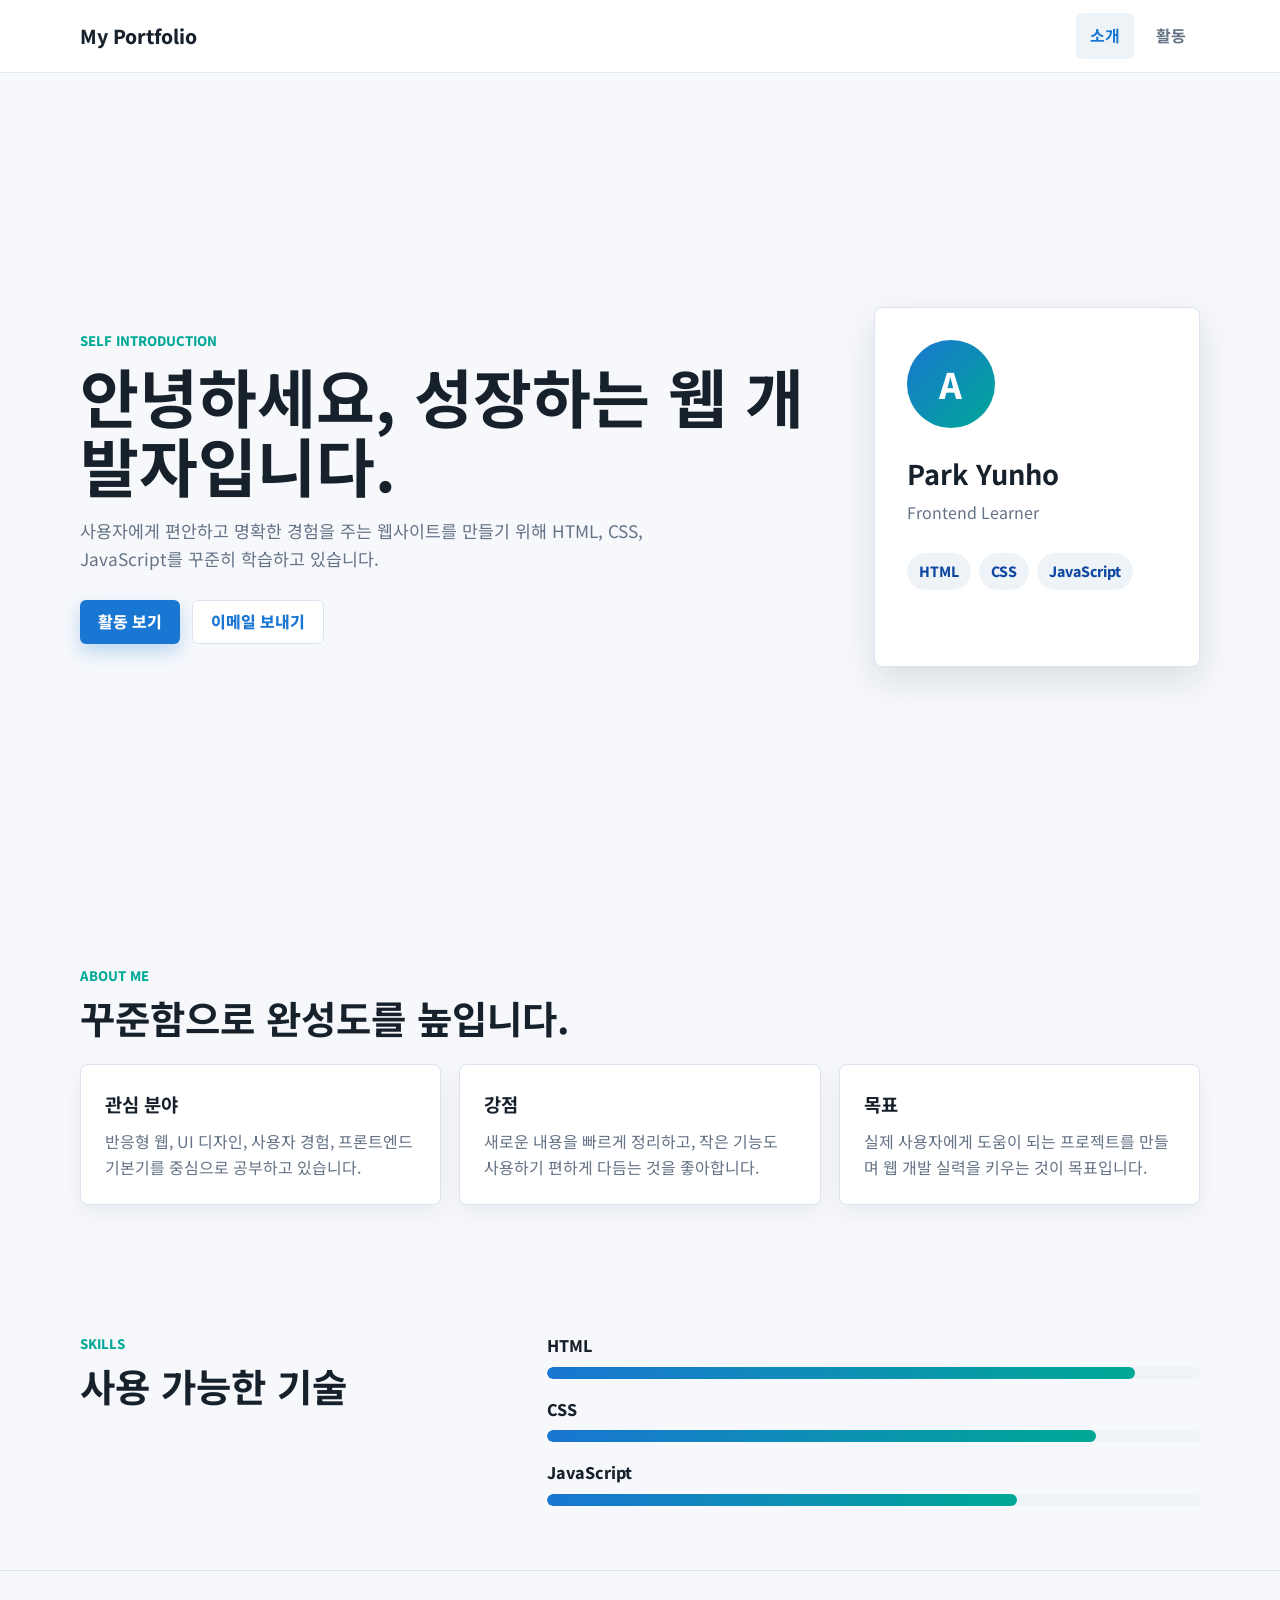
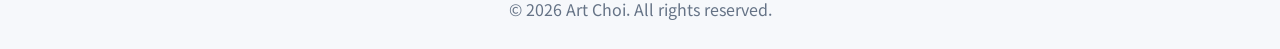
==== index.html @ 1e57bb47 "Update profile name from Art Choi to Park Yunho" ====
<!DOCTYPE html>
<html lang="ko">
<head>
  <meta charset="UTF-8">
  <meta name="viewport" content="width=device-width, initial-scale=1.0">
  <title>Portfolio | Self Introduction</title>
  <link rel="preconnect" href="https://fonts.googleapis.com">
  <link rel="preconnect" href="https://fonts.gstatic.com" crossorigin>
  <link href="https://fonts.googleapis.com/css2?family=Noto+Sans+KR:wght@400;500;700;800&display=swap" rel="stylesheet">
  <link rel="stylesheet" href="styles.css">
</head>
<body>
  <header class="site-header">
    <nav class="navbar">
      <a class="brand" href="index.html">My Portfolio</a>
      <button class="menu-button" type="button" aria-label="메뉴 열기" aria-expanded="false">
        <span></span>
        <span></span>
        <span></span>
      </button>
      <div class="nav-links">
        <a class="active" href="index.html">소개</a>
        <a href="activities.html">활동</a>
      </div>
    </nav>
  </header>

  <main>
    <section class="hero">
      <div class="hero-content">
        <p class="eyebrow">Self Introduction</p>
        <h1>안녕하세요, 성장하는 웹 개발자입니다.</h1>
        <p class="hero-text">
          사용자에게 편안하고 명확한 경험을 주는 웹사이트를 만들기 위해 HTML, CSS,
          JavaScript를 꾸준히 학습하고 있습니다.
        </p>
        <div class="hero-actions">
          <a class="button primary" href="activities.html">활동 보기</a>
          <a class="button secondary" href="mailto:artchoi0g@gmail.com">이메일 보내기</a>
        </div>
      </div>
      <div class="profile-card">
        <div class="avatar">A</div>
        <h2>Park Yunho</h2>
        <p>Frontend Learner</p>
        <div class="profile-tags">
          <span>HTML</span>
          <span>CSS</span>
          <span>JavaScript</span>
        </div>
      </div>
    </section>

    <section class="section">
      <div class="section-title">
        <p class="eyebrow">About Me</p>
        <h2>꾸준함으로 완성도를 높입니다.</h2>
      </div>
      <div class="about-grid">
        <article class="info-panel">
          <h3>관심 분야</h3>
          <p>반응형 웹, UI 디자인, 사용자 경험, 프론트엔드 기본기를 중심으로 공부하고 있습니다.</p>
        </article>
        <article class="info-panel">
          <h3>강점</h3>
          <p>새로운 내용을 빠르게 정리하고, 작은 기능도 사용하기 편하게 다듬는 것을 좋아합니다.</p>
        </article>
        <article class="info-panel">
          <h3>목표</h3>
          <p>실제 사용자에게 도움이 되는 프로젝트를 만들며 웹 개발 실력을 키우는 것이 목표입니다.</p>
        </article>
      </div>
    </section>

    <section class="section split-section">
      <div>
        <p class="eyebrow">Skills</p>
        <h2>사용 가능한 기술</h2>
      </div>
      <div class="skill-list">
        <div class="skill-item">
          <span>HTML</span>
          <div class="skill-bar"><strong style="width: 90%"></strong></div>
        </div>
        <div class="skill-item">
          <span>CSS</span>
          <div class="skill-bar"><strong style="width: 84%"></strong></div>
        </div>
        <div class="skill-item">
          <span>JavaScript</span>
          <div class="skill-bar"><strong style="width: 72%"></strong></div>
        </div>
      </div>
    </section>
  </main>

  <footer class="site-footer">
    <p>© 2026 Art Choi. All rights reserved.</p>
  </footer>

  <script src="script.js"></script>
</body>
</html>
---- styles.css ----
:root {
  --bg: #f6f8fb;
  --surface: #ffffff;
  --surface-strong: #eef3f8;
  --text: #17212b;
  --muted: #657386;
  --primary: #1976d2;
  --primary-dark: #0d47a1;
  --accent: #00a896;
  --line: #dbe4ee;
  --shadow: 0 14px 36px rgba(19, 35, 53, 0.12);
}

* {
  box-sizing: border-box;
}

body {
  margin: 0;
  background: var(--bg);
  color: var(--text);
  font-family: "Noto Sans KR", Arial, sans-serif;
  line-height: 1.6;
}

a {
  color: inherit;
  text-decoration: none;
}

.site-header {
  position: sticky;
  top: 0;
  z-index: 10;
  border-bottom: 1px solid rgba(219, 228, 238, 0.8);
  background: rgba(255, 255, 255, 0.92);
  backdrop-filter: blur(14px);
}

.navbar {
  display: flex;
  align-items: center;
  justify-content: space-between;
  width: min(1120px, calc(100% - 32px));
  min-height: 72px;
  margin: 0 auto;
}

.brand {
  font-size: 1.2rem;
  font-weight: 800;
}

.nav-links {
  display: flex;
  align-items: center;
  gap: 8px;
}

.nav-links a {
  border-radius: 6px;
  color: var(--muted);
  font-weight: 700;
  padding: 10px 14px;
}

.nav-links a:hover,
.nav-links a.active {
  background: var(--surface-strong);
  color: var(--primary);
}

.menu-button {
  display: none;
  width: 44px;
  height: 44px;
  border: 0;
  border-radius: 6px;
  background: var(--surface-strong);
  cursor: pointer;
}

.menu-button span {
  display: block;
  width: 20px;
  height: 2px;
  margin: 4px auto;
  background: var(--text);
}

.hero,
.page-hero,
.section {
  width: min(1120px, calc(100% - 32px));
  margin: 0 auto;
}

.hero {
  display: grid;
  grid-template-columns: minmax(0, 1.4fr) minmax(280px, 0.6fr);
  gap: 32px;
  align-items: center;
  min-height: calc(100vh - 72px);
  padding: 56px 0;
}

.hero-content h1,
.page-hero h1 {
  max-width: 760px;
  margin: 10px 0 18px;
  font-size: clamp(2.4rem, 5vw, 4.7rem);
  line-height: 1.08;
  letter-spacing: 0;
}

.hero-text,
.page-hero p {
  max-width: 640px;
  color: var(--muted);
  font-size: 1.08rem;
}

.eyebrow {
  margin: 0;
  color: var(--accent);
  font-size: 0.82rem;
  font-weight: 800;
  letter-spacing: 0;
  text-transform: uppercase;
}

.hero-actions {
  display: flex;
  flex-wrap: wrap;
  gap: 12px;
  margin-top: 28px;
}

.button,
.filter-button {
  display: inline-flex;
  align-items: center;
  justify-content: center;
  min-height: 44px;
  border: 0;
  border-radius: 6px;
  font-weight: 800;
  cursor: pointer;
  transition: transform 0.2s ease, box-shadow 0.2s ease, background 0.2s ease;
}

.button:hover,
.filter-button:hover {
  transform: translateY(-2px);
}

.button {
  padding: 0 18px;
}

.button.primary,
.filter-button.active {
  background: var(--primary);
  color: #ffffff;
  box-shadow: 0 8px 18px rgba(25, 118, 210, 0.25);
}

.button.secondary,
.filter-button {
  background: var(--surface);
  color: var(--primary);
  border: 1px solid var(--line);
}

.profile-card {
  min-height: 360px;
  border: 1px solid var(--line);
  border-radius: 8px;
  background: var(--surface);
  box-shadow: var(--shadow);
  padding: 32px;
}

.avatar {
  display: grid;
  place-items: center;
  width: 88px;
  height: 88px;
  border-radius: 50%;
  background: linear-gradient(135deg, var(--primary), var(--accent));
  color: #ffffff;
  font-size: 2.2rem;
  font-weight: 800;
}

.profile-card h2 {
  margin: 24px 0 4px;
  font-size: 1.7rem;
}

.profile-card p {
  margin: 0;
  color: var(--muted);
}

.profile-tags {
  display: flex;
  flex-wrap: wrap;
  gap: 8px;
  margin-top: 28px;
}

.profile-tags span {
  border-radius: 999px;
  background: var(--surface-strong);
  color: var(--primary-dark);
  font-size: 0.88rem;
  font-weight: 800;
  padding: 7px 12px;
}

.section {
  padding: 64px 0;
}

.section-title {
  max-width: 680px;
  margin-bottom: 24px;
}

.section h2 {
  margin: 8px 0 0;
  font-size: clamp(1.8rem, 3vw, 2.6rem);
  line-height: 1.2;
}

.about-grid,
.activity-grid {
  display: grid;
  grid-template-columns: repeat(3, minmax(0, 1fr));
  gap: 18px;
}

.info-panel,
.activity-card {
  border: 1px solid var(--line);
  border-radius: 8px;
  background: var(--surface);
  padding: 24px;
  box-shadow: 0 8px 24px rgba(19, 35, 53, 0.06);
}

.info-panel h3,
.activity-card h2 {
  margin: 0 0 10px;
}

.info-panel p,
.activity-card p {
  margin: 0;
  color: var(--muted);
}

.split-section {
  display: grid;
  grid-template-columns: 0.8fr 1.2fr;
  gap: 32px;
  align-items: start;
}

.skill-list {
  display: grid;
  gap: 18px;
}

.skill-item span {
  display: block;
  margin-bottom: 8px;
  font-weight: 800;
}

.skill-bar {
  height: 12px;
  overflow: hidden;
  border-radius: 999px;
  background: var(--surface-strong);
}

.skill-bar strong {
  display: block;
  height: 100%;
  border-radius: inherit;
  background: linear-gradient(90deg, var(--primary), var(--accent));
}

.page-hero {
  padding: 84px 0 36px;
}

.activity-toolbar {
  display: flex;
  flex-wrap: wrap;
  gap: 10px;
  margin-bottom: 24px;
}

.filter-button {
  padding: 0 16px;
}

.activity-card {
  display: flex;
  flex-direction: column;
  min-height: 270px;
}

.activity-icon {
  display: grid;
  place-items: center;
  width: 52px;
  height: 52px;
  border-radius: 8px;
  background: var(--surface-strong);
  color: var(--primary);
  font-weight: 800;
}

.activity-type {
  margin-top: 22px !important;
  color: var(--accent) !important;
  font-size: 0.8rem;
  font-weight: 800;
  text-transform: uppercase;
}

.activity-date {
  margin-top: auto;
  color: var(--muted);
  font-weight: 800;
}

.activity-card.is-hidden {
  display: none;
}

.site-footer {
  border-top: 1px solid var(--line);
  padding: 26px 16px;
  color: var(--muted);
  text-align: center;
}

.site-footer p {
  margin: 0;
}

@media (max-width: 820px) {
  .menu-button {
    display: inline-block;
  }

  .nav-links {
    position: absolute;
    top: 72px;
    right: 16px;
    left: 16px;
    display: none;
    flex-direction: column;
    align-items: stretch;
    border: 1px solid var(--line);
    border-radius: 8px;
    background: var(--surface);
    padding: 10px;
    box-shadow: var(--shadow);
  }

  .nav-links.open {
    display: flex;
  }

  .hero,
  .split-section {
    grid-template-columns: 1fr;
  }

  .hero {
    min-height: auto;
  }

  .about-grid,
  .activity-grid {
    grid-template-columns: 1fr;
  }
}

@media (max-width: 520px) {
  .hero,
  .page-hero,
  .section {
    width: min(100% - 24px, 1120px);
  }

  .hero-content h1,
  .page-hero h1 {
    font-size: 2.25rem;
  }

  .profile-card,
  .info-panel,
  .activity-card {
    padding: 20px;
  }

  .button {
    width: 100%;
  }
}
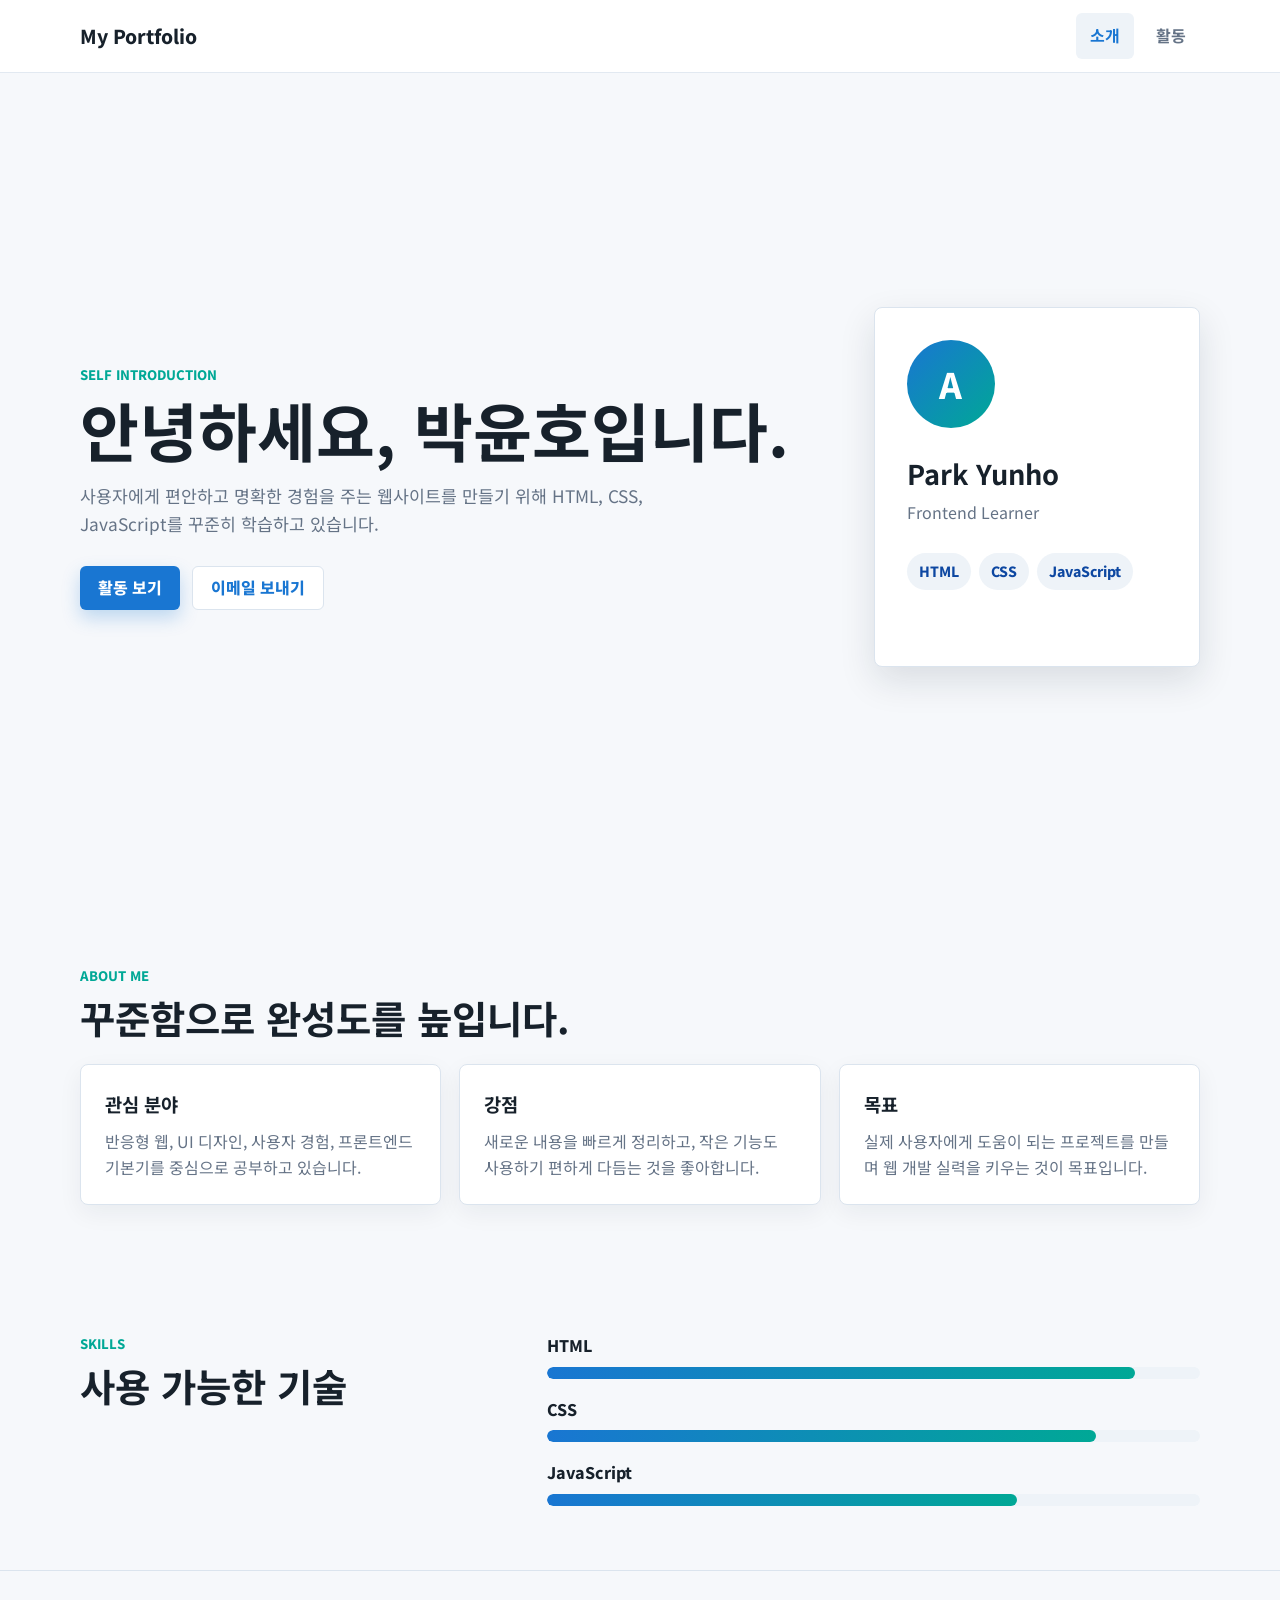
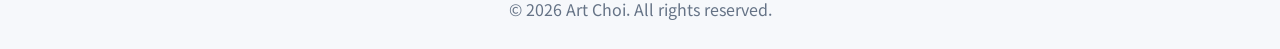
==== commit 90767880: "Update index.html" ====
--- a/index.html
+++ b/index.html
@@ -29,7 +29,7 @@
     <section class="hero">
       <div class="hero-content">
         <p class="eyebrow">Self Introduction</p>
-        <h1>안녕하세요, 성장하는 웹 개발자입니다.</h1>
+        <h1>안녕하세요, 박윤호입니다.</h1>
         <p class="hero-text">
           사용자에게 편안하고 명확한 경험을 주는 웹사이트를 만들기 위해 HTML, CSS,
           JavaScript를 꾸준히 학습하고 있습니다.
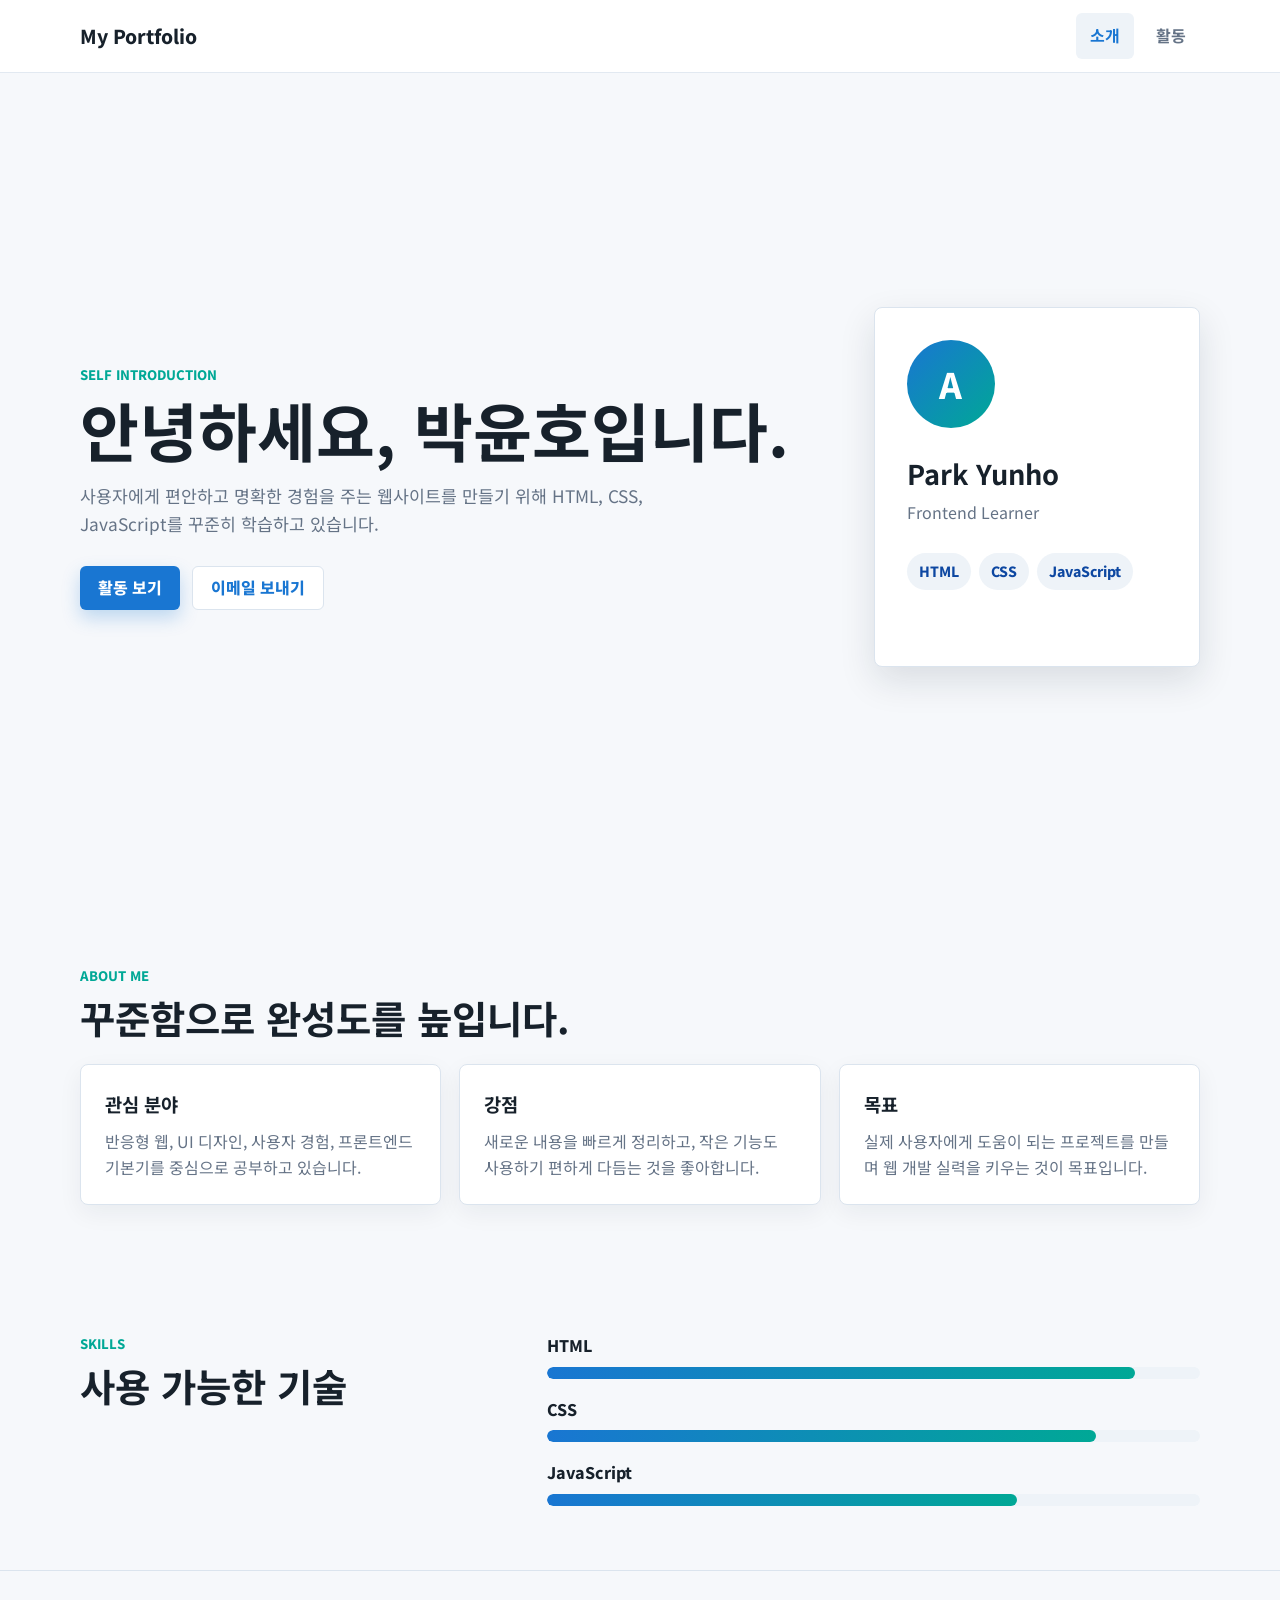
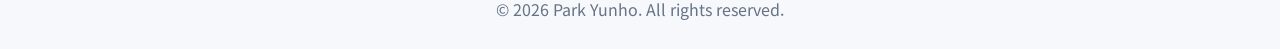
==== commit 095948e1: "Update index.html" ====
--- a/index.html
+++ b/index.html
@@ -95,7 +95,7 @@
   </main>
 
   <footer class="site-footer">
-    <p>© 2026 Art Choi. All rights reserved.</p>
+    <p>© 2026 Park Yunho. All rights reserved.</p>
   </footer>
 
   <script src="script.js"></script>
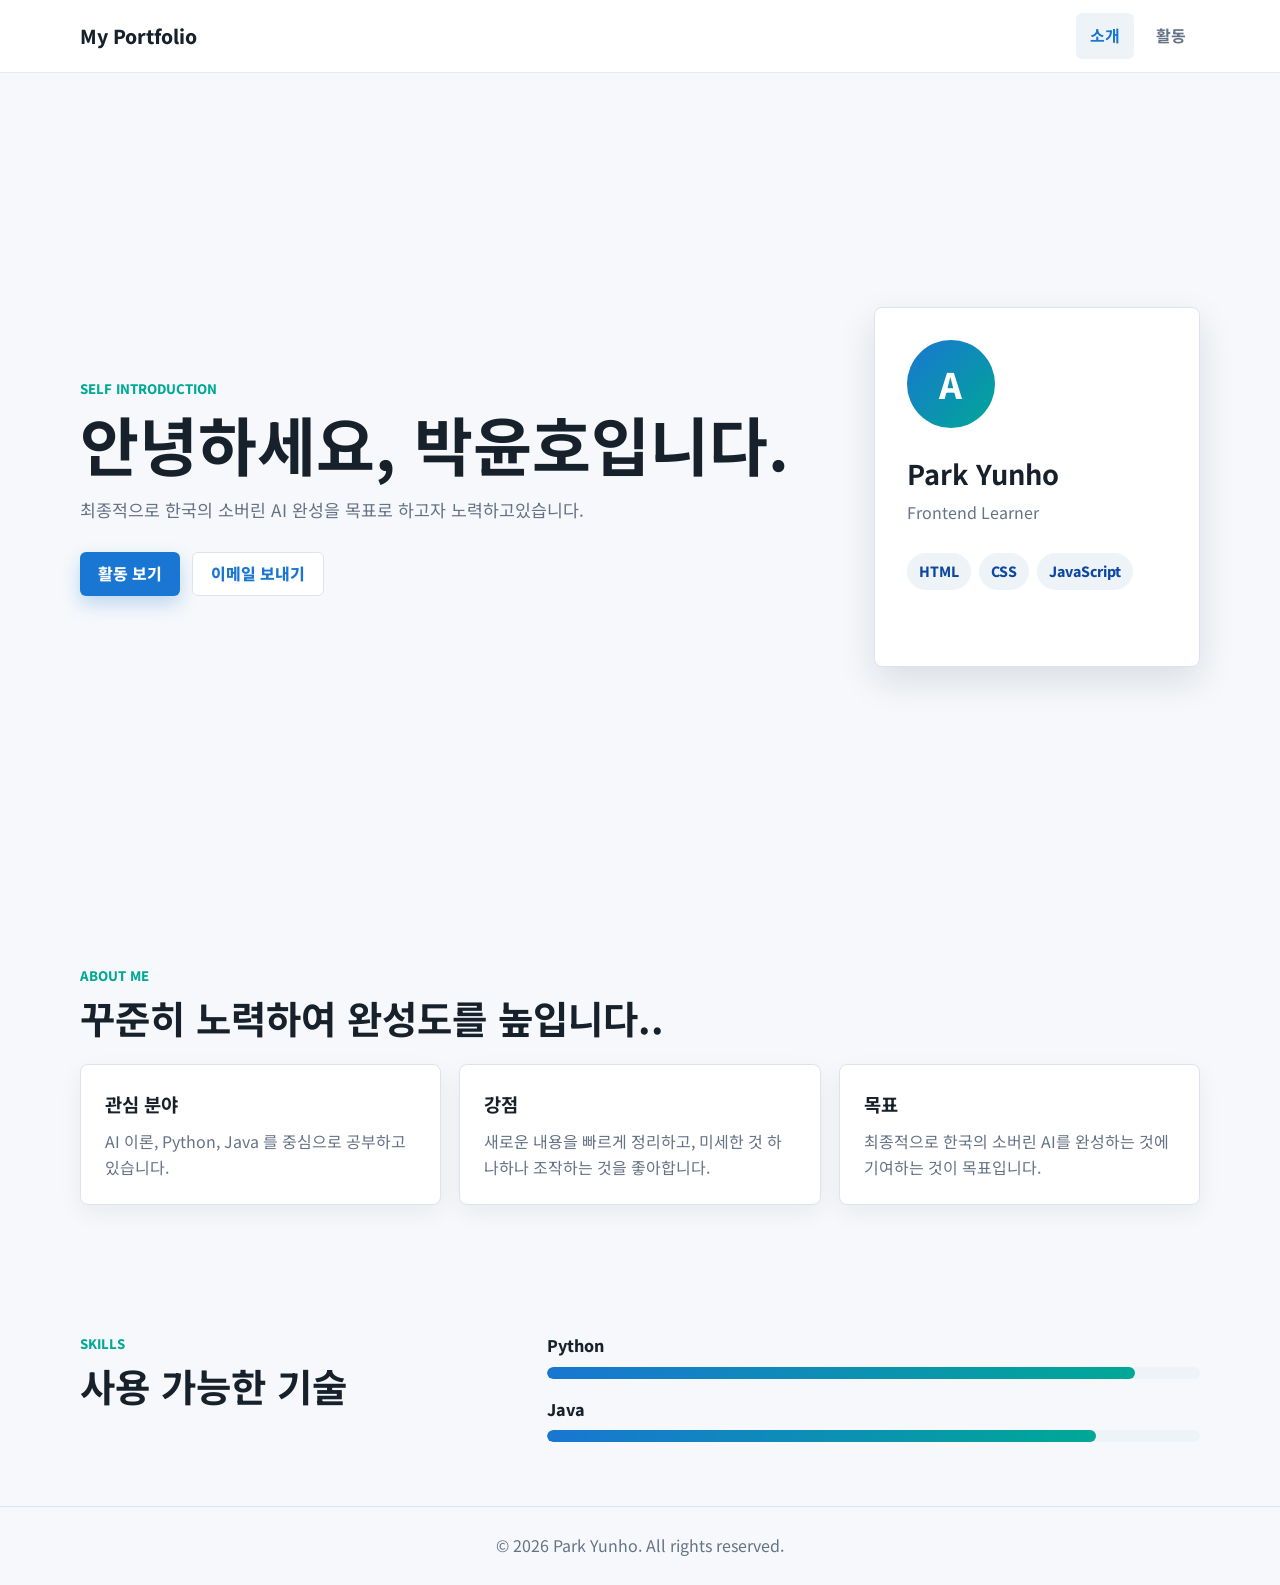
==== commit 6c4421f3: "Update index.html" ====
--- a/index.html
+++ b/index.html
@@ -31,8 +31,7 @@
         <p class="eyebrow">Self Introduction</p>
         <h1>안녕하세요, 박윤호입니다.</h1>
         <p class="hero-text">
-          사용자에게 편안하고 명확한 경험을 주는 웹사이트를 만들기 위해 HTML, CSS,
-          JavaScript를 꾸준히 학습하고 있습니다.
+          최종적으로 한국의 소버린 AI 완성을 목표로 하고자 노력하고있습니다.
         </p>
         <div class="hero-actions">
           <a class="button primary" href="activities.html">활동 보기</a>
@@ -54,20 +53,20 @@
     <section class="section">
       <div class="section-title">
         <p class="eyebrow">About Me</p>
-        <h2>꾸준함으로 완성도를 높입니다.</h2>
+        <h2>꾸준히 노력하여 완성도를 높입니다..</h2>
       </div>
       <div class="about-grid">
         <article class="info-panel">
           <h3>관심 분야</h3>
-          <p>반응형 웹, UI 디자인, 사용자 경험, 프론트엔드 기본기를 중심으로 공부하고 있습니다.</p>
+          <p>AI 이론, Python, Java 를 중심으로 공부하고 있습니다.</p>
         </article>
         <article class="info-panel">
           <h3>강점</h3>
-          <p>새로운 내용을 빠르게 정리하고, 작은 기능도 사용하기 편하게 다듬는 것을 좋아합니다.</p>
+          <p>새로운 내용을 빠르게 정리하고, 미세한 것 하나하나 조작하는 것을 좋아합니다.</p>
         </article>
         <article class="info-panel">
           <h3>목표</h3>
-          <p>실제 사용자에게 도움이 되는 프로젝트를 만들며 웹 개발 실력을 키우는 것이 목표입니다.</p>
+          <p> 최종적으로 한국의 소버린 AI를 완성하는 것에 기여하는 것이 목표입니다.</p>
         </article>
       </div>
     </section>
@@ -79,16 +78,12 @@
       </div>
       <div class="skill-list">
         <div class="skill-item">
-          <span>HTML</span>
+          <span>Python</span>
           <div class="skill-bar"><strong style="width: 90%"></strong></div>
         </div>
         <div class="skill-item">
-          <span>CSS</span>
+          <span>Java</span>
           <div class="skill-bar"><strong style="width: 84%"></strong></div>
-        </div>
-        <div class="skill-item">
-          <span>JavaScript</span>
-          <div class="skill-bar"><strong style="width: 72%"></strong></div>
         </div>
       </div>
     </section>
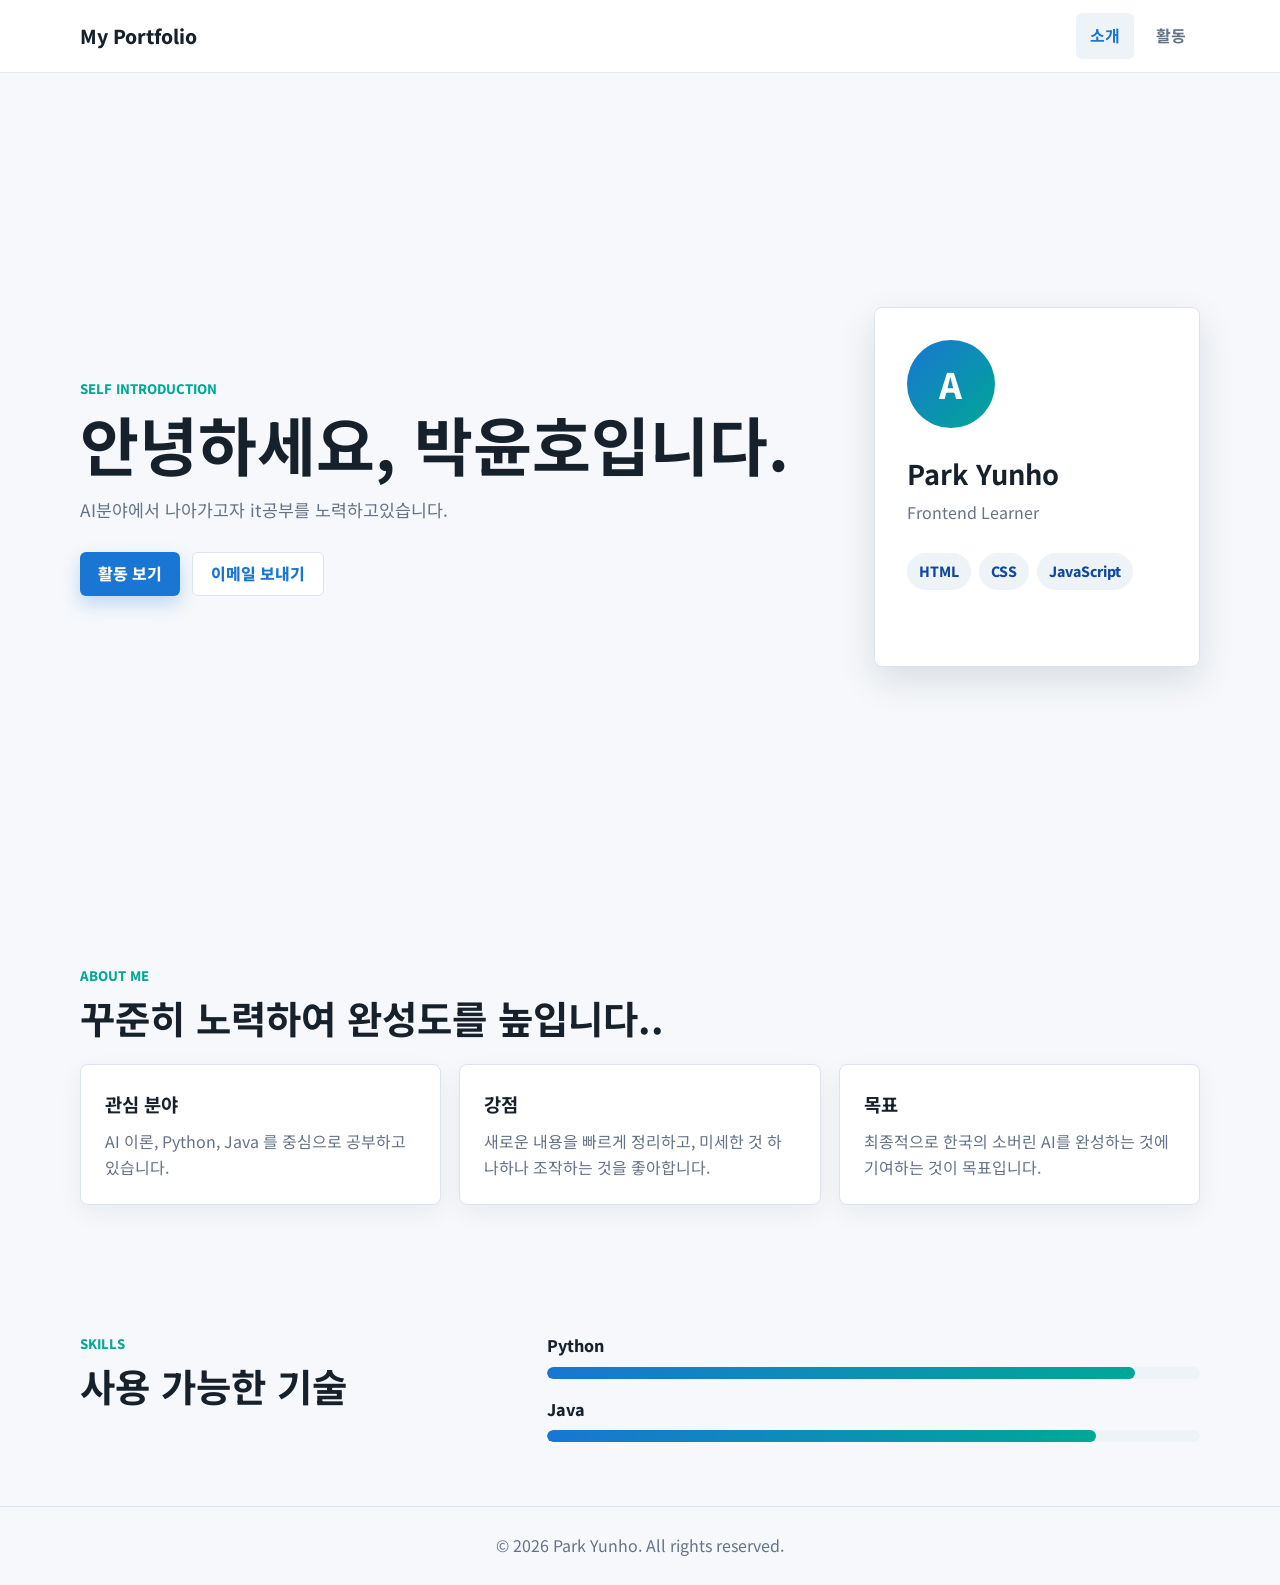
==== commit 9cc36fe4: "Update index.html" ====
--- a/index.html
+++ b/index.html
@@ -31,7 +31,7 @@
         <p class="eyebrow">Self Introduction</p>
         <h1>안녕하세요, 박윤호입니다.</h1>
         <p class="hero-text">
-          최종적으로 한국의 소버린 AI 완성을 목표로 하고자 노력하고있습니다.
+          AI분야에서 나아가고자 it공부를 노력하고있습니다.
         </p>
         <div class="hero-actions">
           <a class="button primary" href="activities.html">활동 보기</a>
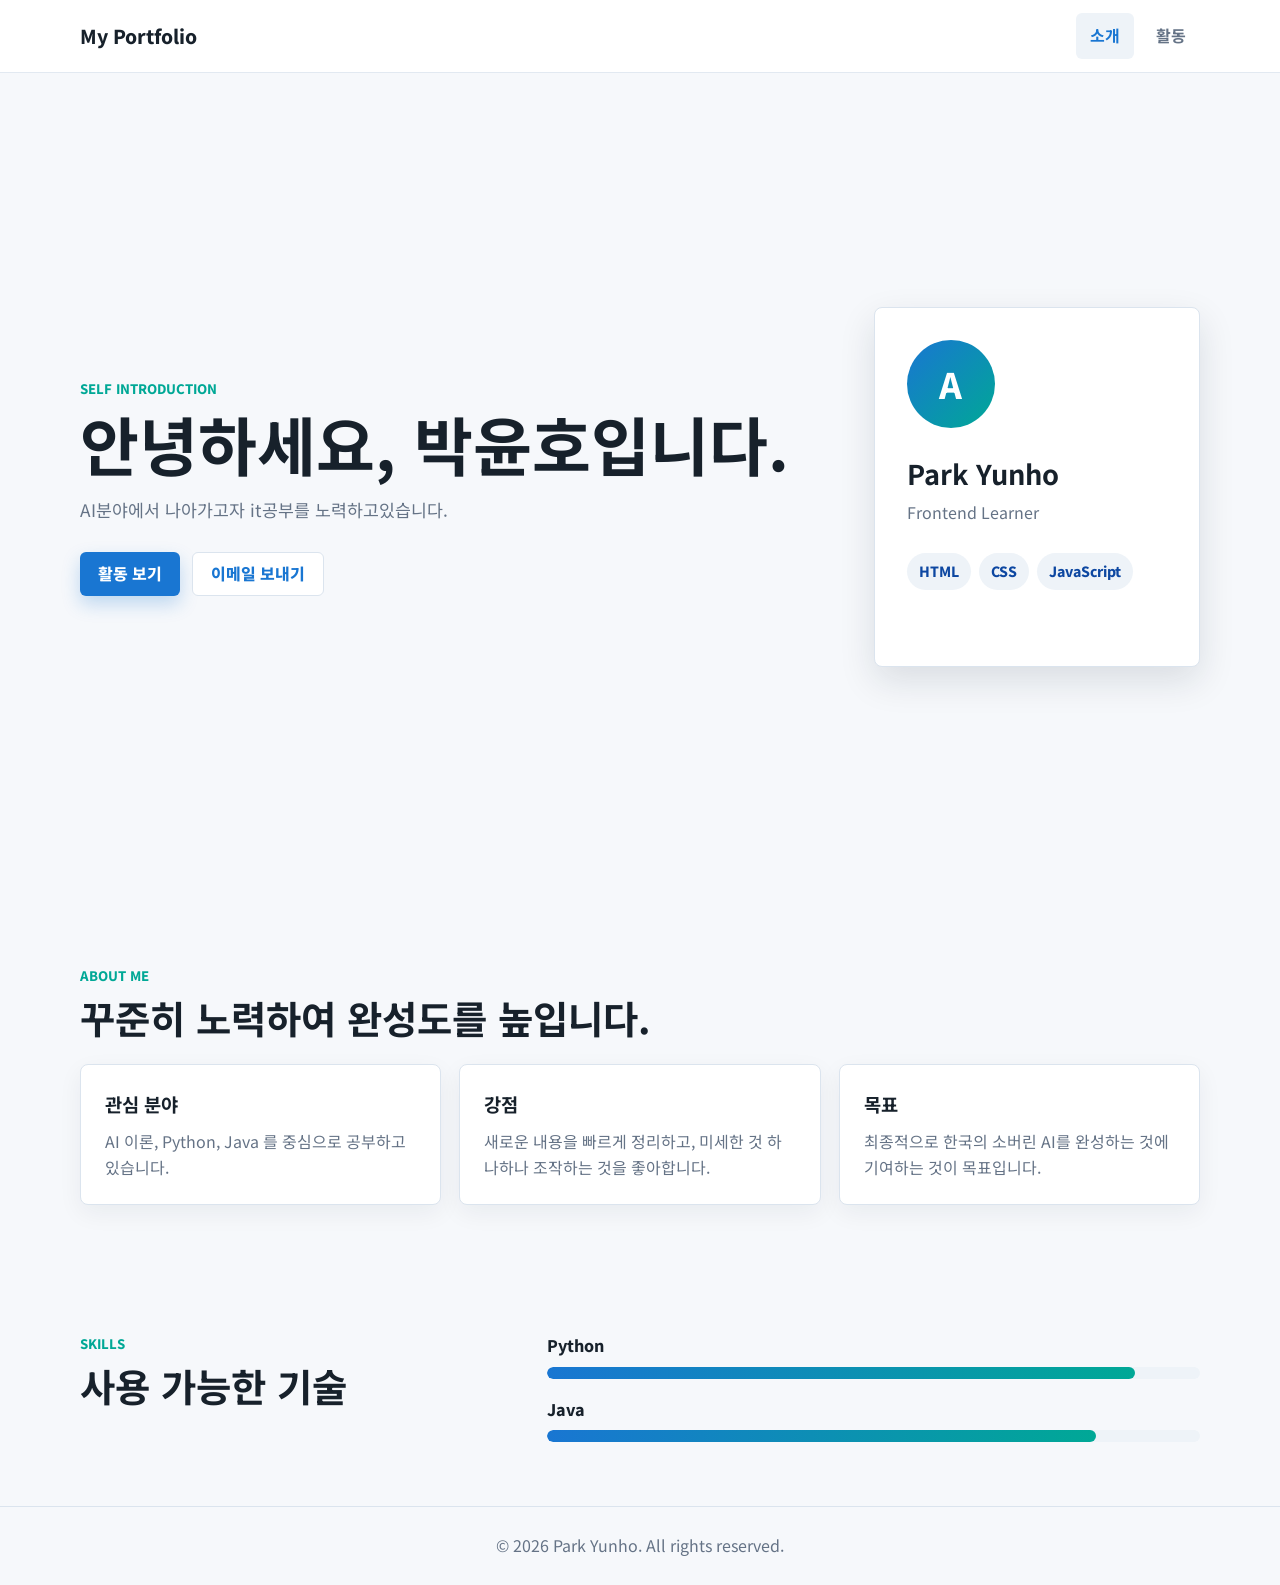
==== commit 8b8dfec0: "Update index.html" ====
--- a/index.html
+++ b/index.html
@@ -53,7 +53,7 @@
     <section class="section">
       <div class="section-title">
         <p class="eyebrow">About Me</p>
-        <h2>꾸준히 노력하여 완성도를 높입니다..</h2>
+        <h2>꾸준히 노력하여 완성도를 높입니다.</h2>
       </div>
       <div class="about-grid">
         <article class="info-panel">
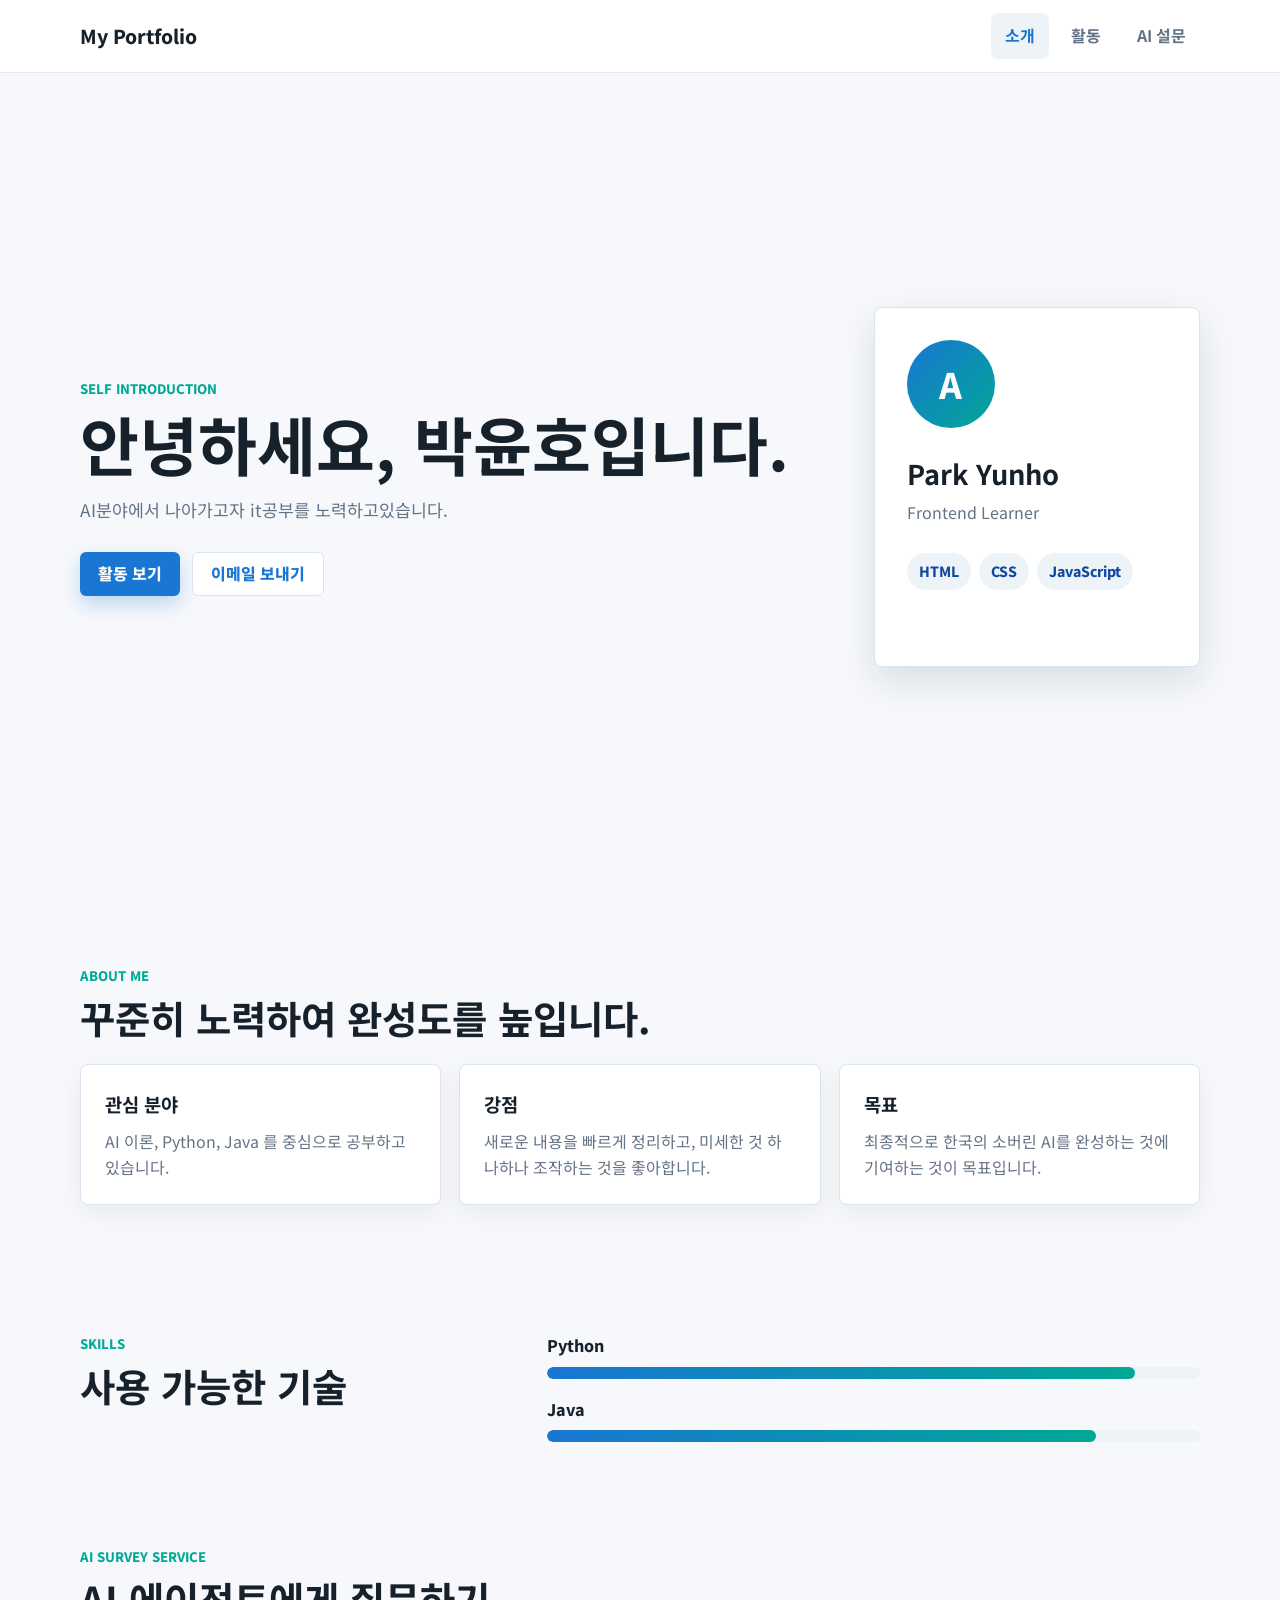
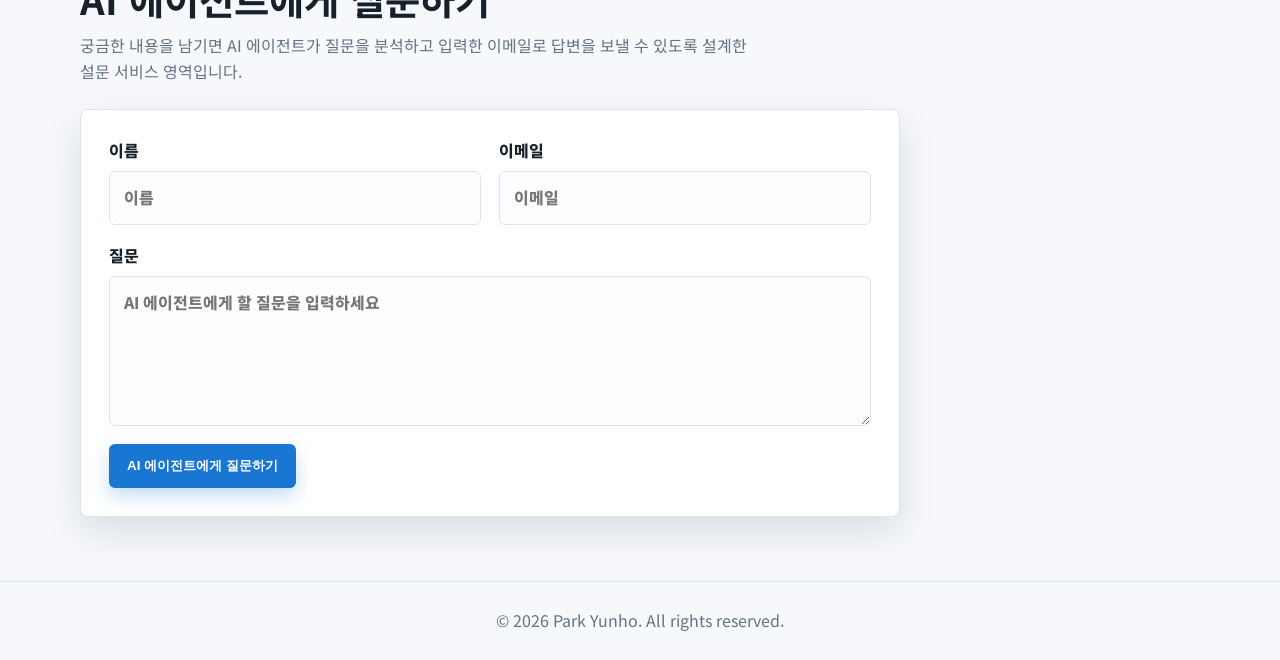
==== commit bb74b037: "Add AI survey service section" ====
--- a/index.html
+++ b/index.html
@@ -21,6 +21,7 @@
       <div class="nav-links">
         <a class="active" href="index.html">소개</a>
         <a href="activities.html">활동</a>
+        <a href="#ai-survey">AI 설문</a>
       </div>
     </nav>
   </header>
@@ -87,6 +88,39 @@
         </div>
       </div>
     </section>
+
+    <section class="section ai-survey-section" id="ai-survey">
+      <div class="section-title">
+        <p class="eyebrow">AI Survey Service</p>
+        <h2>AI 에이전트에게 질문하기</h2>
+        <p>
+          궁금한 내용을 남기면 AI 에이전트가 질문을 분석하고 입력한 이메일로 답변을 보낼 수 있도록
+          설계한 설문 서비스 영역입니다.
+        </p>
+      </div>
+
+      <form class="contact-form" id="contactForm">
+        <div class="form-grid">
+          <label for="visitorName">
+            <span>이름</span>
+            <input type="text" id="visitorName" name="visitorName" placeholder="이름" required>
+          </label>
+
+          <label for="visitorEmail">
+            <span>이메일</span>
+            <input type="email" id="visitorEmail" name="visitorEmail" placeholder="이메일" required>
+          </label>
+        </div>
+
+        <label for="visitorMessage">
+          <span>질문</span>
+          <textarea id="visitorMessage" name="visitorMessage" placeholder="AI 에이전트에게 할 질문을 입력하세요" required></textarea>
+        </label>
+
+        <button class="button primary form-submit" type="submit">AI 에이전트에게 질문하기</button>
+        <div class="response-message" id="responseMessage" role="status" aria-live="polite"></div>
+      </form>
+    </section>
   </main>
 
   <footer class="site-footer">
--- a/styles.css
+++ b/styles.css
@@ -228,6 +228,11 @@
   margin-bottom: 24px;
 }
 
+.section-title p:not(.eyebrow) {
+  margin: 12px 0 0;
+  color: var(--muted);
+}
+
 .section h2 {
   margin: 8px 0 0;
   font-size: clamp(1.8rem, 3vw, 2.6rem);
@@ -341,6 +346,88 @@
 
 .activity-card.is-hidden {
   display: none;
+}
+
+.ai-survey-section {
+  padding-top: 40px;
+}
+
+.contact-form {
+  display: grid;
+  gap: 18px;
+  max-width: 820px;
+  border: 1px solid var(--line);
+  border-radius: 8px;
+  background: var(--surface);
+  box-shadow: var(--shadow);
+  padding: 28px;
+}
+
+.form-grid {
+  display: grid;
+  grid-template-columns: repeat(2, minmax(0, 1fr));
+  gap: 18px;
+}
+
+.contact-form label {
+  display: grid;
+  gap: 8px;
+  color: var(--text);
+  font-weight: 800;
+}
+
+.contact-form input,
+.contact-form textarea {
+  width: 100%;
+  border: 1px solid var(--line);
+  border-radius: 6px;
+  background: #fbfdff;
+  color: var(--text);
+  font: inherit;
+  padding: 13px 14px;
+  outline: none;
+  transition: border-color 0.2s ease, box-shadow 0.2s ease;
+}
+
+.contact-form textarea {
+  min-height: 150px;
+  resize: vertical;
+}
+
+.contact-form input:focus,
+.contact-form textarea:focus {
+  border-color: var(--primary);
+  box-shadow: 0 0 0 4px rgba(25, 118, 210, 0.12);
+}
+
+.form-submit {
+  justify-self: start;
+}
+
+.response-message {
+  display: none;
+  border-radius: 6px;
+  padding: 12px 14px;
+  font-weight: 800;
+}
+
+.response-message.is-visible {
+  display: block;
+}
+
+.response-message.is-loading {
+  background: rgba(25, 118, 210, 0.1);
+  color: var(--primary-dark);
+}
+
+.response-message.is-success {
+  background: rgba(0, 168, 150, 0.12);
+  color: #00796b;
+}
+
+.response-message.is-error {
+  background: rgba(211, 47, 47, 0.1);
+  color: #b71c1c;
 }
 
 .site-footer {
@@ -388,7 +475,8 @@
   }
 
   .about-grid,
-  .activity-grid {
+  .activity-grid,
+  .form-grid {
     grid-template-columns: 1fr;
   }
 }
@@ -414,4 +502,12 @@
   .button {
     width: 100%;
   }
-}
+
+  .contact-form {
+    padding: 20px;
+  }
+
+  .form-submit {
+    justify-self: stretch;
+  }
+}
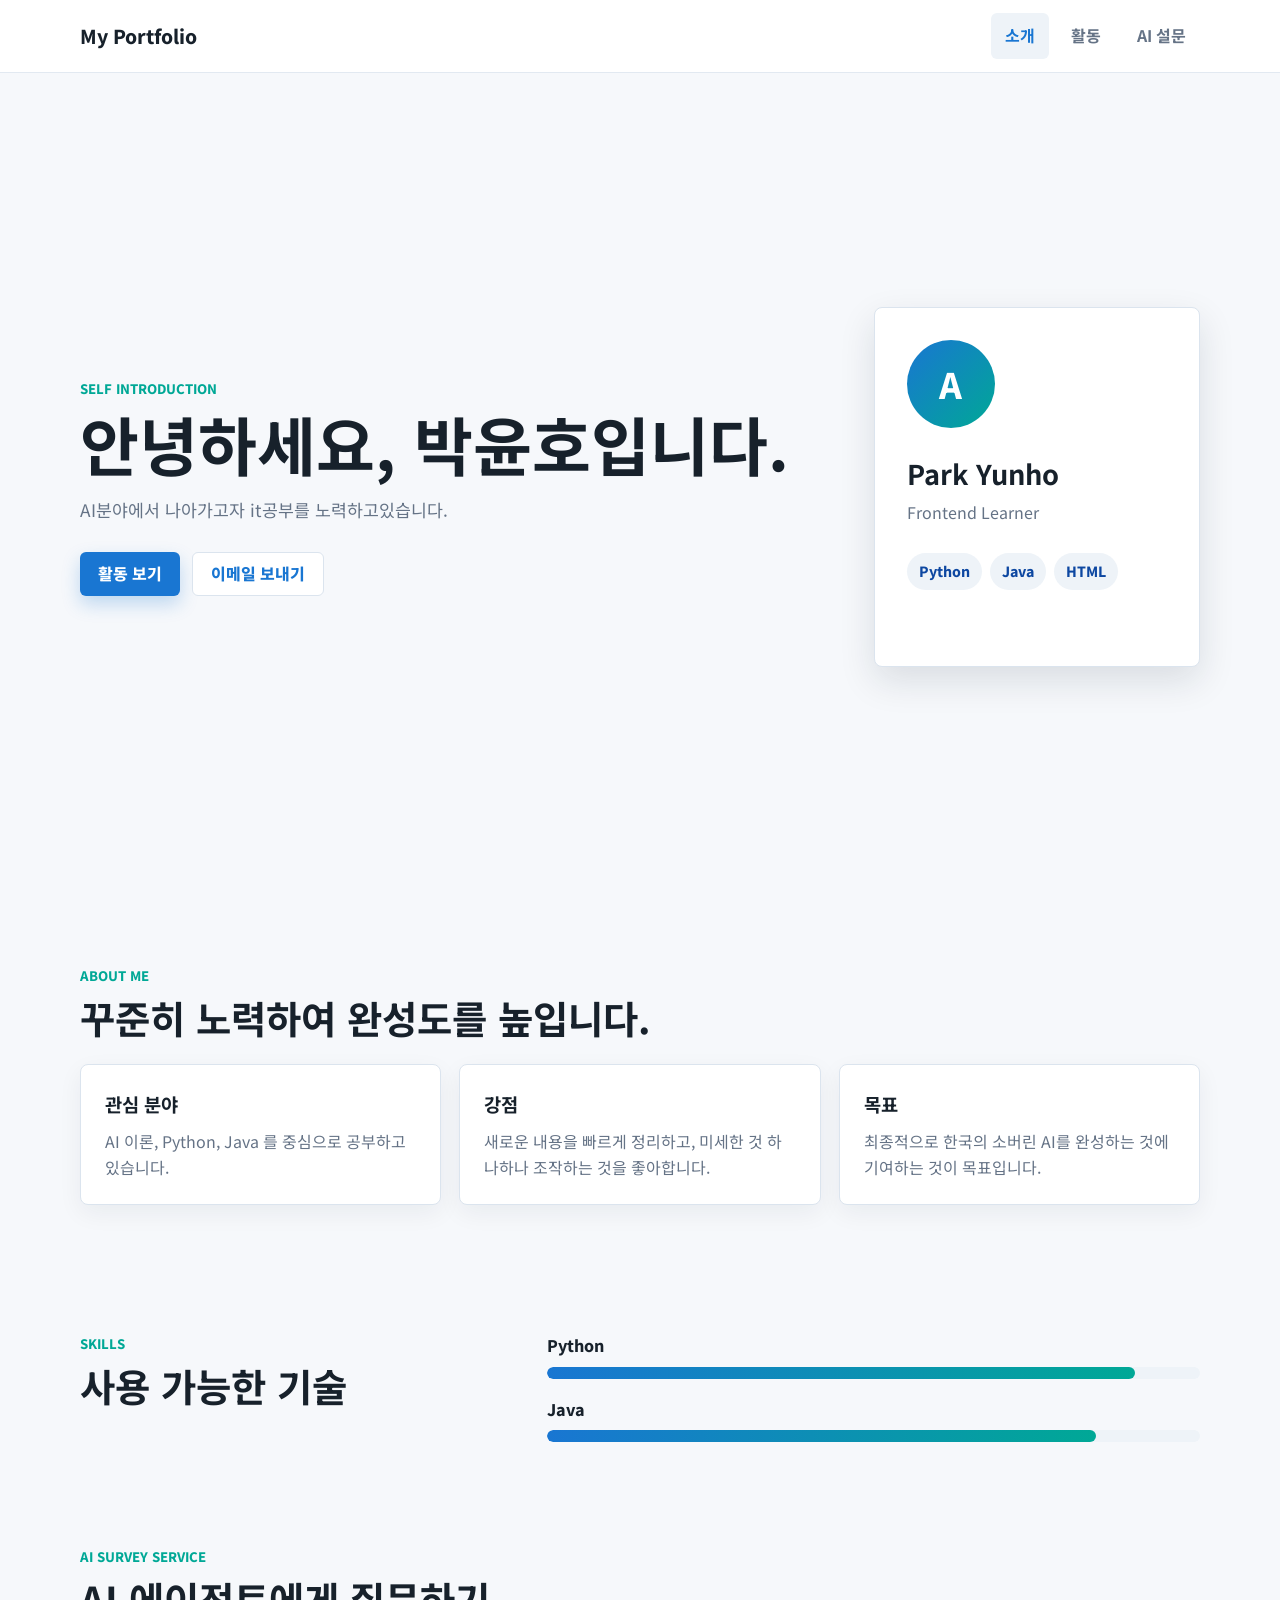
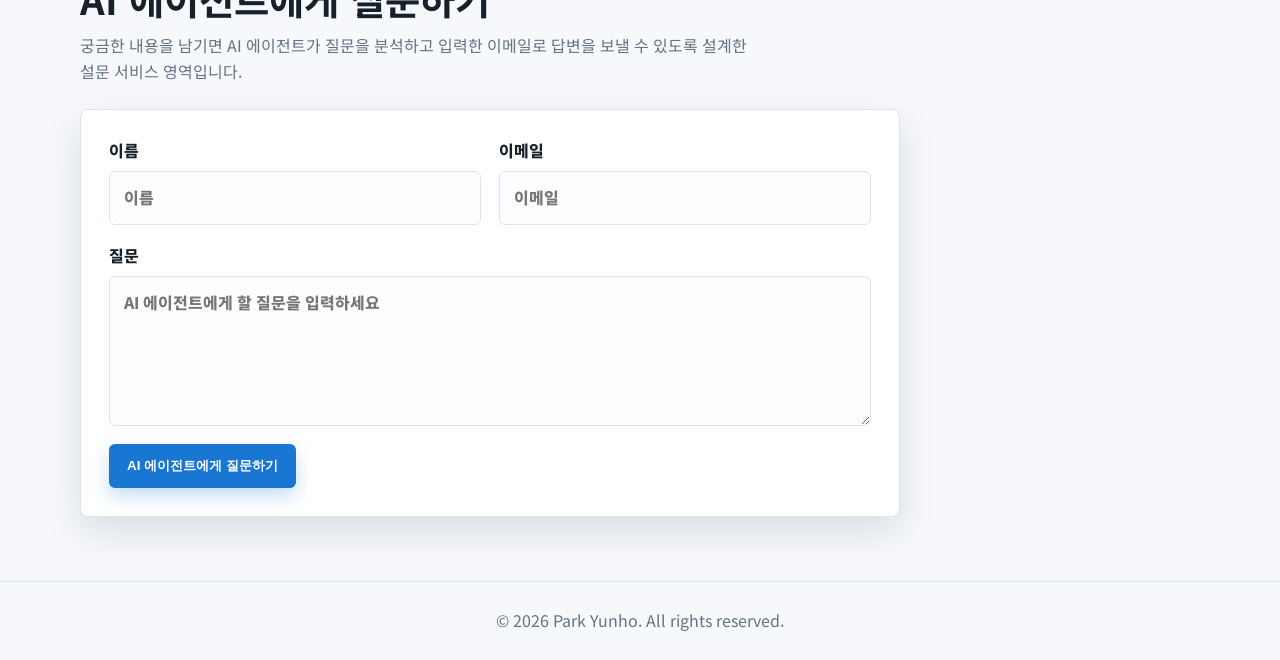
==== commit 5beb3ecc: "Update index.html" ====
--- a/index.html
+++ b/index.html
@@ -44,9 +44,9 @@
         <h2>Park Yunho</h2>
         <p>Frontend Learner</p>
         <div class="profile-tags">
+          <span>Python</span>
+          <span>Java</span>
           <span>HTML</span>
-          <span>CSS</span>
-          <span>JavaScript</span>
         </div>
       </div>
     </section>
